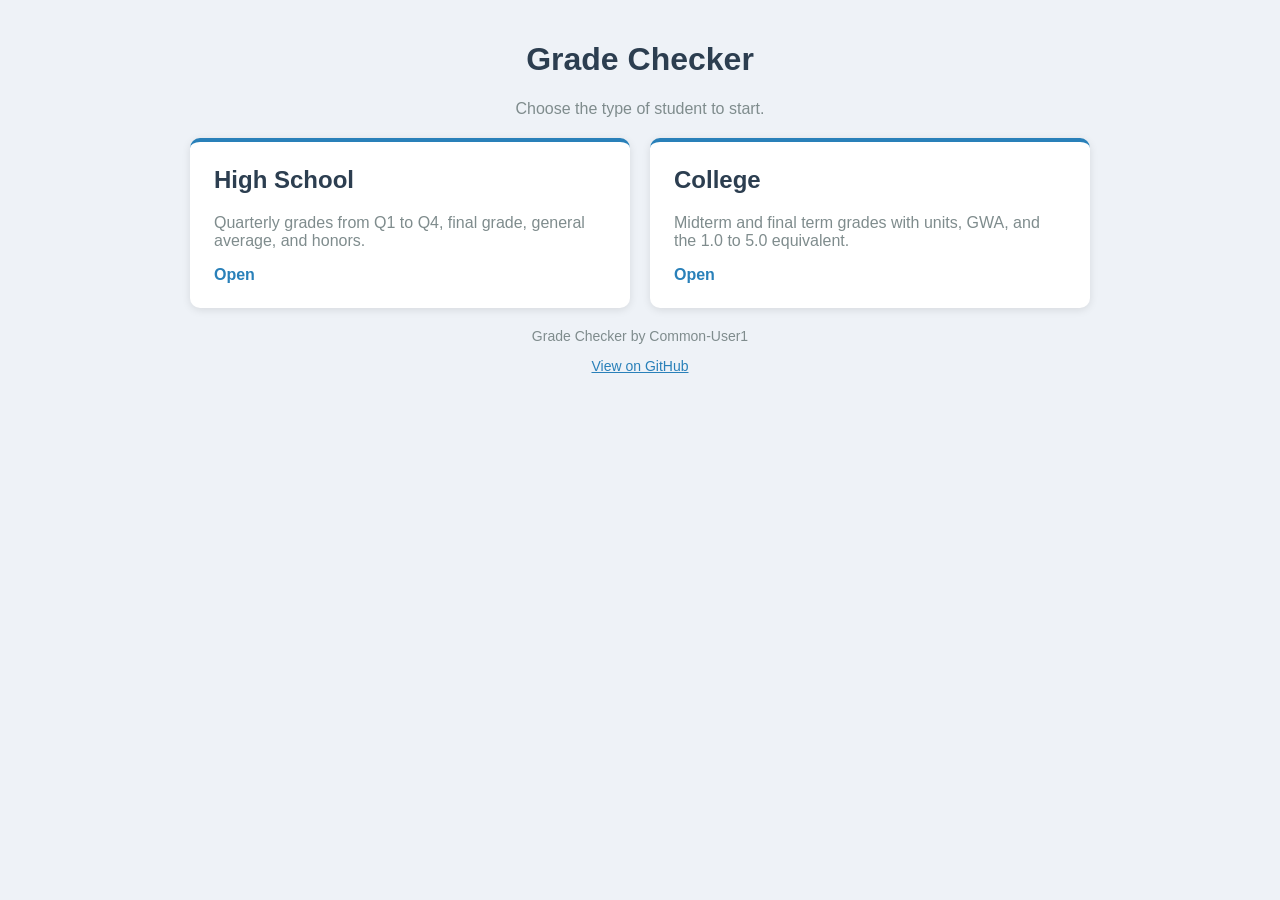
==== index.html @ e20eb844 "Add logo as favicon" ====
<!DOCTYPE html>
<html lang="en">
<head>
  <meta charset="UTF-8">
  <meta name="viewport" content="width=device-width, initial-scale=1.0">
  <meta name="description" content="A grade checker for high school and college students.">
  <title>Grade Checker</title>
  <link rel="stylesheet" href="style.css">
  <link rel="icon" type="image/svg+xml" href="logo.svg">
</head>
<body>
  <div class="container">

    <header>
      <h1>Grade Checker</h1>
      <p class="subtitle">Choose the type of student to start.</p>
    </header>

    <main class="choices">
      <a class="choice-card" href="highschool.html">
        <h2>High School</h2>
        <p>Quarterly grades from Q1 to Q4, final grade, general average, and honors.</p>
        <span class="choice-link">Open</span>
      </a>

      <a class="choice-card" href="college.html">
        <h2>College</h2>
        <p>Midterm and final term grades with units, GWA, and the 1.0 to 5.0 equivalent.</p>
        <span class="choice-link">Open</span>
      </a>
    </main>

    <footer>
      <p>Grade Checker by Common-User1</p>
      <p><a href="https://github.com/Common-User1/Grade-checker" target="_blank" rel="noopener">View on GitHub</a></p>
    </footer>

  </div>
</body>
</html>
---- style.css ----
:root {
  --bg: #eef2f7;
  --card-bg: #ffffff;
  --text: #2c3e50;
  --text-muted: #7f8c8d;
  --border: #ccd3da;
  --input-bg: #ffffff;
  --primary: #2980b9;
  --primary-hover: #1f6391;
  --shadow: rgba(0, 0, 0, 0.1);
  --summary-bg: #f5f8fb;
  --table-head-bg: #2c3e50;
  --table-head-hover: #3d566e;
  --row-border: #e1e6eb;
  --row-hover: #f5f8fb;
  --passed-text: #1e8449;
  --passed-bg: #eafaf1;
  --failed-text: #922b21;
  --failed-bg: #fdedec;
  --badge-passed-bg: #d5f5e3;
  --badge-failed-bg: #fadbd8;
}

body {
  font-family: "Segoe UI", Arial, sans-serif;
  background-color: var(--bg);
  color: var(--text);
  margin: 0;
  padding: 20px;
}

h1 {
  color: var(--text);
}

#result {
  margin-top: 20px;
  padding: 10px;
  font-size: 18px;
}

.container {
  max-width: 900px;
  margin: 0 auto;
}

header {
  text-align: center;
  margin-bottom: 20px;
}

.subtitle {
  color: var(--text-muted);
  margin-top: 0;
}

.card {
  background-color: var(--card-bg);
  padding: 20px;
  margin-bottom: 20px;
  border-radius: 10px;
  box-shadow: 0 2px 8px var(--shadow);
}

.card h2 {
  margin-top: 0;
  font-size: 20px;
}

input {
  padding: 8px;
  font-size: 16px;
  border: 1px solid var(--border);
  border-radius: 6px;
  background-color: var(--input-bg);
  color: var(--text);
}

button {
  padding: 8px 16px;
  font-size: 16px;
  background-color: var(--primary);
  color: white;
  border: none;
  border-radius: 6px;
  cursor: pointer;
}

button:hover {
  background-color: var(--primary-hover);
}

#clearBtn {
  background-color: #7f8c8d;
}

.passed {
  color: var(--passed-text);
  background-color: var(--passed-bg);
  border-left: 5px solid #27ae60;
}

.failed {
  color: var(--failed-text);
  background-color: var(--failed-bg);
  border-left: 5px solid #c0392b;
}

label {
  display: block;
  font-weight: bold;
  margin-bottom: 6px;
}

#studentName {
  width: 100%;
  box-sizing: border-box;
}

.subject-row {
  display: flex;
  gap: 8px;
  margin-bottom: 8px;
}

.subject-row input {
  min-width: 0;
}

.subject-name {
  flex: 2;
}

.subject-grade {
  flex: 1;
}

.subject-units {
  flex: 1;
}

.subject-midterm,
.subject-final {
  flex: 1;
}

.remove-btn {
  background-color: #e74c3c;
  padding: 6px 12px;
}

.remove-btn:hover {
  background-color: #c0392b;
}

#addSubjectBtn {
  background-color: #16a085;
  margin-top: 4px;
}

.actions {
  margin-top: 20px;
}

.actions button {
  margin-right: 8px;
  margin-bottom: 8px;
}

.filter-bar {
  display: flex;
  gap: 8px;
  margin-bottom: 16px;
}

#searchBox {
  flex: 1;
  min-width: 0;
}

#filterSelect {
  padding: 8px;
  font-size: 16px;
  border: 1px solid var(--border);
  border-radius: 6px;
  background-color: var(--input-bg);
  color: var(--text);
}

.empty-message {
  text-align: center;
  color: var(--text-muted);
}

.summary {
  display: grid;
  grid-template-columns: repeat(auto-fit, minmax(130px, 1fr));
  gap: 12px;
  margin-bottom: 20px;
}

.summary-box {
  background-color: var(--summary-bg);
  border-radius: 8px;
  padding: 14px;
  text-align: center;
  border-top: 4px solid #2980b9;
}

.summary-box:nth-child(3) {
  border-top-color: #27ae60;
}

.summary-box:nth-child(4) {
  border-top-color: #c0392b;
}

.summary-number {
  display: block;
  font-size: 24px;
  font-weight: bold;
  color: var(--text);
  overflow-wrap: anywhere;
}

.summary-label {
  display: block;
  font-size: 14px;
  color: var(--text-muted);
  margin-top: 4px;
}

.table-wrap {
  overflow-x: auto;
}

table {
  width: 100%;
  border-collapse: collapse;
  margin-bottom: 16px;
}

th {
  background-color: var(--table-head-bg);
  color: white;
  text-align: left;
  padding: 10px;
}

th.sortable {
  cursor: pointer;
  user-select: none;
}

th.sortable:hover {
  background-color: var(--table-head-hover);
}

td {
  padding: 10px;
  border-bottom: 1px solid var(--row-border);
}

tr:hover td {
  background-color: var(--row-hover);
}

.edit-btn {
  background-color: #f39c12;
  padding: 6px 12px;
  font-size: 14px;
}

.edit-btn:hover {
  background-color: #d68910;
}

.delete-btn {
  background-color: #e74c3c;
  padding: 6px 12px;
  font-size: 14px;
}

.delete-btn:hover {
  background-color: #c0392b;
}

#clearStudentsBtn {
  background-color: #7f8c8d;
}

.hidden {
  display: none;
}

#cancelEditBtn {
  background-color: #e67e22;
}

.badge {
  display: inline-block;
  padding: 4px 10px;
  border-radius: 12px;
  font-size: 14px;
  font-weight: bold;
}

.badge-passed {
  background-color: var(--badge-passed-bg);
  color: var(--passed-text);
}

.badge-failed {
  background-color: var(--badge-failed-bg);
  color: var(--failed-text);
}

footer {
  text-align: center;
  color: var(--text-muted);
  font-size: 14px;
  margin-top: 10px;
}

footer a {
  color: var(--primary);
}

.choices {
  display: grid;
  grid-template-columns: repeat(auto-fit, minmax(260px, 1fr));
  gap: 20px;
  margin-bottom: 20px;
}

.choice-card {
  display: block;
  background-color: var(--card-bg);
  padding: 24px;
  border-radius: 10px;
  box-shadow: 0 2px 8px var(--shadow);
  border-top: 4px solid var(--primary);
  color: var(--text);
  text-decoration: none;
}

.choice-card:hover {
  box-shadow: 0 4px 14px var(--shadow);
}

.choice-card h2 {
  margin-top: 0;
}

.choice-card p {
  color: var(--text-muted);
}

.choice-link {
  color: var(--primary);
  font-weight: bold;
}
.theme-btn {
  background-color: #34495e;
  margin-top: 8px;
}

.back-link {
  display: inline-block;
  margin-bottom: 8px;
  color: var(--primary);
  text-decoration: none;
  font-size: 14px;
}

.back-link:hover {
  text-decoration: underline;
}

.field {
  margin-bottom: 16px;
}

select {
  padding: 8px;
  font-size: 16px;
  border: 1px solid var(--border);
  border-radius: 6px;
  background-color: var(--input-bg);
  color: var(--text);
}

@media (max-width: 600px) {
  body {
    padding: 10px;
  }

  .subject-row {
    flex-wrap: wrap;
  }

  .subject-name {
    flex: 1 1 100%;
  }

  .actions button,
  #addSubjectBtn {
    width: 100%;
    margin-right: 0;
  }
}

[data-theme="dark"] {
  color-scheme: dark;
  --bg: #121820;
  --card-bg: #1c2530;
  --text: #e6edf3;
  --text-muted: #9aa7b4;
  --border: #3a4756;
  --input-bg: #243040;
  --primary: #3498db;
  --primary-hover: #2a7fb8;
  --shadow: rgba(0, 0, 0, 0.5);
  --summary-bg: #243040;
  --table-head-bg: #0f151c;
  --table-head-hover: #2a3645;
  --row-border: #2f3b49;
  --row-hover: #243040;
  --passed-text: #58d68d;
  --passed-bg: #16301f;
  --failed-text: #f1948a;
  --failed-bg: #3a1a1a;
  --badge-passed-bg: #1d4a2e;
  --badge-failed-bg: #4a1f1f;
}

.quarter {
  flex: 1;
}
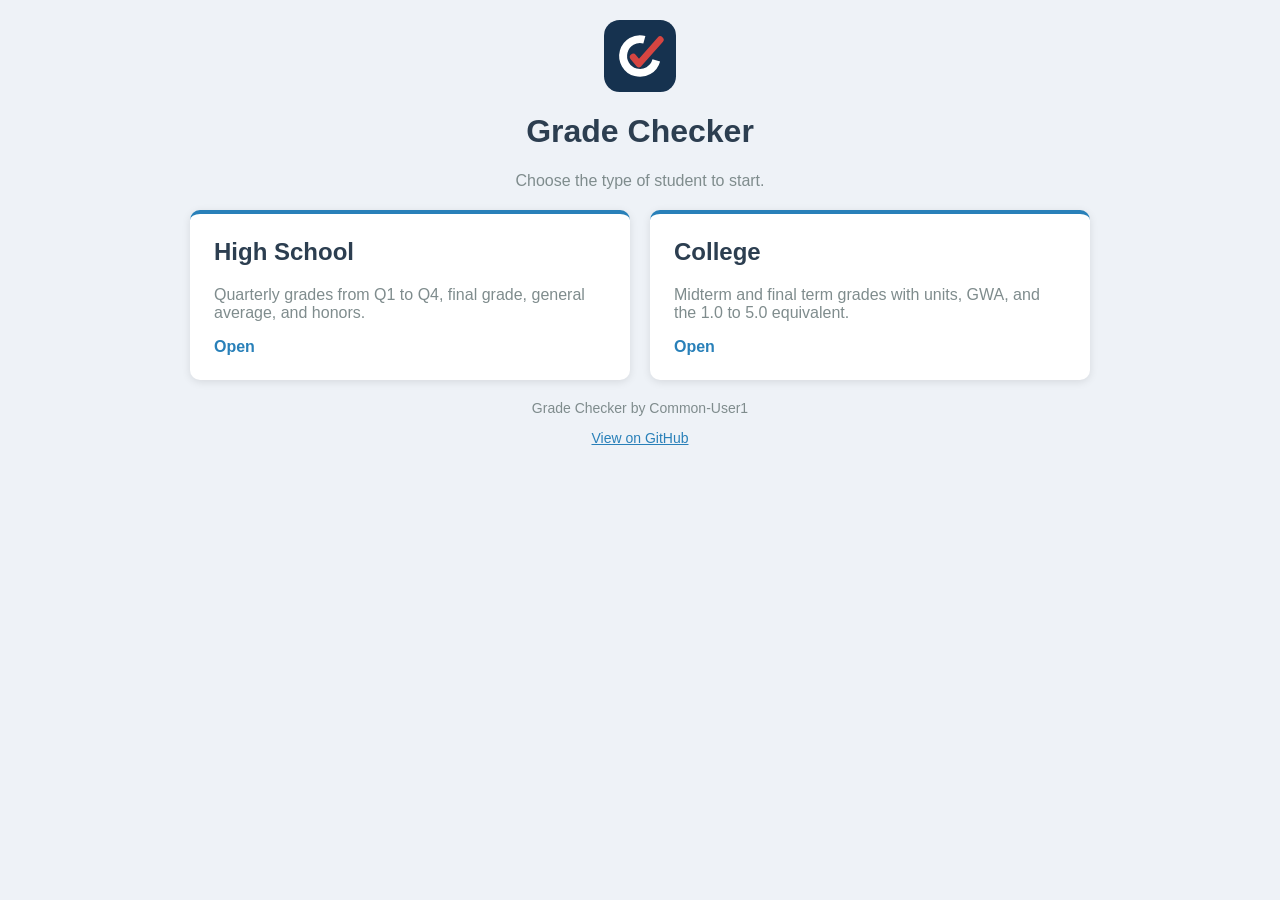
==== commit 5bce9f0d: "Add logo to dashboard header" ====
--- a/index.html
+++ b/index.html
@@ -12,6 +12,7 @@
   <div class="container">
 
     <header>
+      <img src="logo.svg" alt="Grade Checker logo" class="logo">
       <h1>Grade Checker</h1>
       <p class="subtitle">Choose the type of student to start.</p>
     </header>
--- a/style.css
+++ b/style.css
@@ -388,6 +388,18 @@
   border-radius: 6px;
   background-color: var(--input-bg);
   color: var(--text);
+}
+
+.logo {
+  display: block;
+  width: 72px;
+  height: 72px;
+  margin: 0 auto 12px;
+}
+
+.logo-small {
+  width: 44px;
+  height: 44px;
 }
 
 @media (max-width: 600px) {
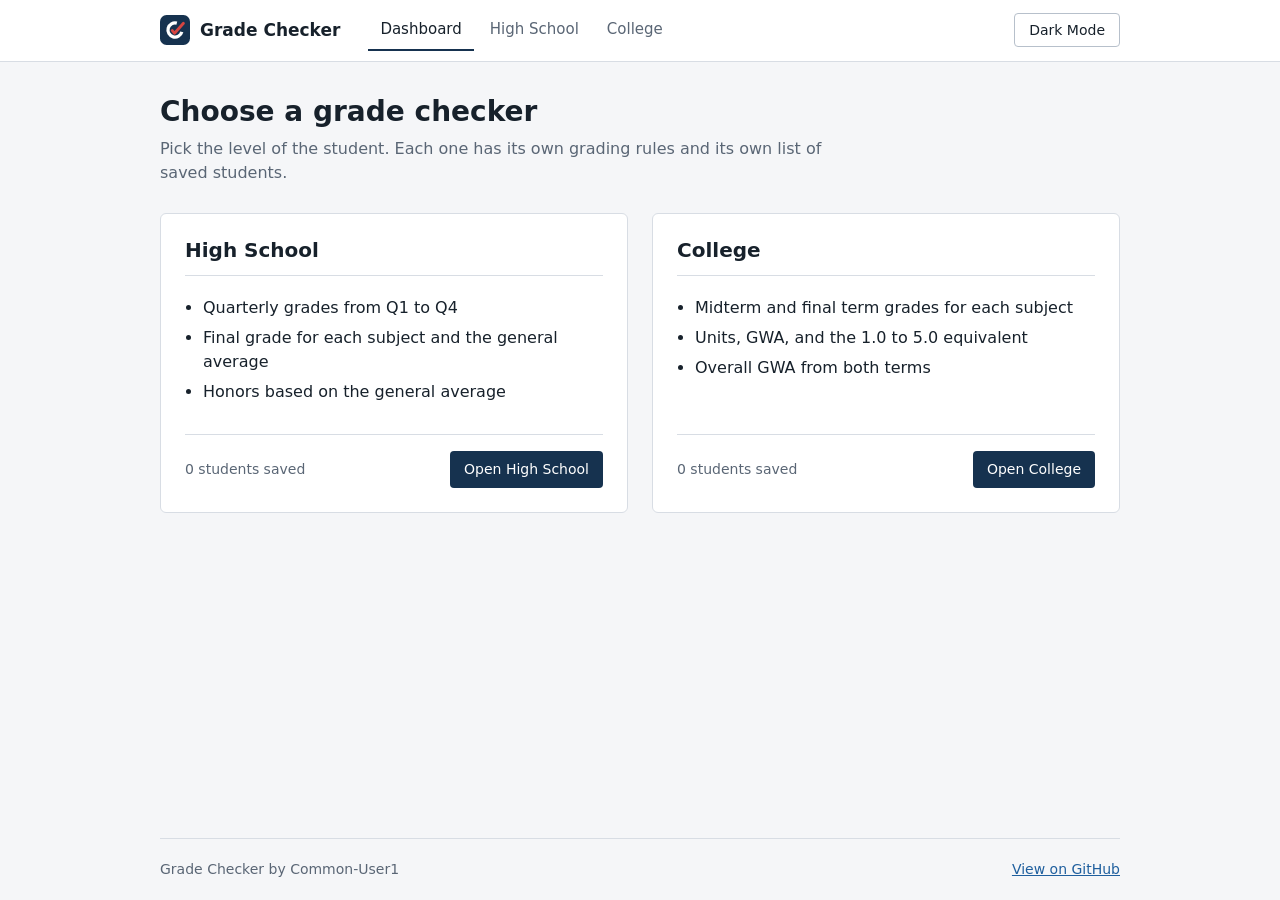
==== commit 0708a1ef: "Redesign pages with new layout and shared dark mode" ====
--- a/index.html
+++ b/index.html
@@ -5,37 +5,70 @@
   <meta name="viewport" content="width=device-width, initial-scale=1.0">
   <meta name="description" content="A grade checker for high school and college students.">
   <title>Grade Checker</title>
+  <link rel="icon" type="image/svg+xml" href="logo.svg">
   <link rel="stylesheet" href="style.css">
-  <link rel="icon" type="image/svg+xml" href="logo.svg">
+  <script src="theme.js"></script>
 </head>
-<body>
-  <div class="container">
+<body class="page-home">
+  <header class="topbar">
+    <div class="topbar-inner">
+      <a class="brand" href="index.html">
+        <img src="logo.svg" alt="" class="brand-logo">
+        <span>Grade Checker</span>
+      </a>
+      <nav class="nav">
+        <a href="index.html" aria-current="page">Dashboard</a>
+        <a href="highschool.html">High School</a>
+        <a href="college.html">College</a>
+      </nav>
+      <button id="themeBtn" class="theme-btn" type="button">Dark Mode</button>
+    </div>
+  </header>
 
-    <header>
-      <img src="logo.svg" alt="Grade Checker logo" class="logo">
-      <h1>Grade Checker</h1>
-      <p class="subtitle">Choose the type of student to start.</p>
-    </header>
+  <main class="container">
 
-    <main class="choices">
-      <a class="choice-card" href="highschool.html">
+    <div class="page-head">
+      <h1>Choose a grade checker</h1>
+      <p>Pick the level of the student. Each one has its own grading rules and its own list of saved students.</p>
+    </div>
+
+    <div class="choices">
+
+      <section class="card choice">
         <h2>High School</h2>
-        <p>Quarterly grades from Q1 to Q4, final grade, general average, and honors.</p>
-        <span class="choice-link">Open</span>
-      </a>
+        <ul>
+          <li>Quarterly grades from Q1 to Q4</li>
+          <li>Final grade for each subject and the general average</li>
+          <li>Honors based on the general average</li>
+        </ul>
+        <div class="choice-meta">
+          <span class="saved-count" id="hsCount"></span>
+          <a class="button-link" href="highschool.html">Open High School</a>
+        </div>
+      </section>
 
-      <a class="choice-card" href="college.html">
+      <section class="card choice">
         <h2>College</h2>
-        <p>Midterm and final term grades with units, GWA, and the 1.0 to 5.0 equivalent.</p>
-        <span class="choice-link">Open</span>
-      </a>
-    </main>
+        <ul>
+          <li>Midterm and final term grades for each subject</li>
+          <li>Units, GWA, and the 1.0 to 5.0 equivalent</li>
+          <li>Overall GWA from both terms</li>
+        </ul>
+        <div class="choice-meta">
+          <span class="saved-count" id="collegeCount"></span>
+          <a class="button-link" href="college.html">Open College</a>
+        </div>
+      </section>
 
-    <footer>
-      <p>Grade Checker by Common-User1</p>
-      <p><a href="https://github.com/Common-User1/Grade-checker" target="_blank" rel="noopener">View on GitHub</a></p>
-    </footer>
+    </div>
 
-  </div>
+  </main>
+
+  <footer class="footer">
+    <span>Grade Checker by Common-User1</span>
+    <a href="https://github.com/Common-User1/Grade-checker" target="_blank" rel="noopener">View on GitHub</a>
+  </footer>
+
+  <script src="dashboard.js"></script>
 </body>
 </html>
--- a/style.css
+++ b/style.css
@@ -1,250 +1,482 @@
+/* Grade Checker styles */
+
+/* ---------- Colors ---------- */
 :root {
-  --bg: #eef2f7;
-  --card-bg: #ffffff;
-  --text: #2c3e50;
-  --text-muted: #7f8c8d;
-  --border: #ccd3da;
+  --font: "IBM Plex Sans", "Segoe UI", system-ui, -apple-system, Arial, sans-serif;
+
+  --bg: #f5f6f8;
+  --panel: #ffffff;
+  --text: #17212b;
+  --text-muted: #5a6675;
+  --border: #d8dde4;
+  --border-strong: #b7c0cb;
   --input-bg: #ffffff;
-  --primary: #2980b9;
-  --primary-hover: #1f6391;
-  --shadow: rgba(0, 0, 0, 0.1);
-  --summary-bg: #f5f8fb;
-  --table-head-bg: #2c3e50;
-  --table-head-hover: #3d566e;
-  --row-border: #e1e6eb;
-  --row-hover: #f5f8fb;
-  --passed-text: #1e8449;
-  --passed-bg: #eafaf1;
-  --failed-text: #922b21;
-  --failed-bg: #fdedec;
-  --badge-passed-bg: #d5f5e3;
-  --badge-failed-bg: #fadbd8;
+  --table-head: #eef1f5;
+  --row-hover: #f6f8fa;
+  --row-border: #e4e8ee;
+
+  --primary: #16324f;
+  --on-primary: #ffffff;
+  --primary-hover: #0f2438;
+  --link: #1f5f9e;
+  --focus: #3b82c4;
+
+  --pass: #1b7a47;
+  --pass-bg: #e8f5ed;
+  --fail: #b3322f;
+  --fail-bg: #fbeceb;
+}
+
+[data-theme="dark"] {
+  color-scheme: dark;
+
+  --bg: #0e141b;
+  --panel: #161e27;
+  --text: #e6ebf1;
+  --text-muted: #97a3b2;
+  --border: #2a3644;
+  --border-strong: #425265;
+  --input-bg: #1c2631;
+  --table-head: #1c2631;
+  --row-hover: #1a2430;
+  --row-border: #243040;
+
+  --primary: #6aa7e0;
+  --on-primary: #0b1620;
+  --primary-hover: #8abbea;
+  --link: #7db4e8;
+  --focus: #7db4e8;
+
+  --pass: #5fcf8e;
+  --pass-bg: #14301f;
+  --fail: #f08a85;
+  --fail-bg: #35191a;
+}
+
+/* ---------- Base ---------- */
+* {
+  box-sizing: border-box;
 }
 
 body {
-  font-family: "Segoe UI", Arial, sans-serif;
+  min-height: 100vh;
+  margin: 0;
+  display: flex;
+  flex-direction: column;
+  font-family: var(--font);
+  font-size: 16px;
+  line-height: 1.5;
   background-color: var(--bg);
   color: var(--text);
+}
+
+h1,
+h2,
+h3 {
   margin: 0;
-  padding: 20px;
+  font-weight: 600;
+  line-height: 1.25;
 }
 
 h1 {
+  font-size: 28px;
+}
+
+h2 {
+  font-size: 20px;
+}
+
+h3 {
+  font-size: 16px;
+}
+
+a {
+  color: var(--link);
+}
+
+body.page-hs {
+  --cols: 2fr repeat(4, 1fr) 40px;
+  --cols-phone: repeat(4, 1fr) 40px;
+}
+
+body.page-college {
+  --cols: 2fr repeat(3, 1fr) 40px;
+  --cols-phone: repeat(3, 1fr) 40px;
+}
+
+/* ---------- Top bar ---------- */
+.topbar {
+  background-color: var(--panel);
+  border-bottom: 1px solid var(--border);
+}
+
+.topbar-inner {
+  max-width: 1000px;
+  margin: 0 auto;
+  padding: 10px 20px;
+  display: flex;
+  align-items: center;
+  gap: 28px;
+}
+
+.brand {
+  display: flex;
+  align-items: center;
+  gap: 10px;
   color: var(--text);
-}
-
-#result {
-  margin-top: 20px;
-  padding: 10px;
-  font-size: 18px;
-}
-
+  font-size: 17px;
+  font-weight: 600;
+  text-decoration: none;
+}
+
+.brand-logo {
+  display: block;
+  width: 30px;
+  height: 30px;
+}
+
+.nav {
+  display: flex;
+  gap: 4px;
+}
+
+.nav a {
+  padding: 8px 12px;
+  border-bottom: 2px solid transparent;
+  color: var(--text-muted);
+  font-size: 15px;
+  text-decoration: none;
+}
+
+.nav a:hover {
+  color: var(--text);
+}
+
+.nav a[aria-current="page"] {
+  color: var(--text);
+  border-bottom-color: var(--primary);
+}
+
+.theme-btn {
+  margin-left: auto;
+}
+
+/* ---------- Page layout ---------- */
 .container {
-  max-width: 900px;
+  width: 100%;
+  max-width: 1000px;
+  flex: 1 0 auto;
   margin: 0 auto;
-}
-
-header {
-  text-align: center;
-  margin-bottom: 20px;
-}
-
-.subtitle {
-  color: var(--text-muted);
-  margin-top: 0;
+  padding: 32px 20px 40px;
+}
+
+.page-head {
+  margin-bottom: 28px;
+}
+
+.page-head p {
+  max-width: 70ch;
+  margin: 8px 0 0;
+  color: var(--text-muted);
 }
 
 .card {
-  background-color: var(--card-bg);
-  padding: 20px;
-  margin-bottom: 20px;
-  border-radius: 10px;
-  box-shadow: 0 2px 8px var(--shadow);
-}
-
-.card h2 {
-  margin-top: 0;
-  font-size: 20px;
-}
-
-input {
-  padding: 8px;
-  font-size: 16px;
+  margin-bottom: 24px;
+  padding: 24px;
+  background-color: var(--panel);
   border: 1px solid var(--border);
   border-radius: 6px;
-  background-color: var(--input-bg);
-  color: var(--text);
-}
-
-button {
-  padding: 8px 16px;
-  font-size: 16px;
-  background-color: var(--primary);
-  color: white;
-  border: none;
-  border-radius: 6px;
-  cursor: pointer;
-}
-
-button:hover {
-  background-color: var(--primary-hover);
-}
-
-#clearBtn {
-  background-color: #7f8c8d;
-}
-
-.passed {
-  color: var(--passed-text);
-  background-color: var(--passed-bg);
-  border-left: 5px solid #27ae60;
-}
-
-.failed {
-  color: var(--failed-text);
-  background-color: var(--failed-bg);
-  border-left: 5px solid #c0392b;
-}
-
+}
+
+.card > h2 {
+  margin-bottom: 20px;
+  padding-bottom: 12px;
+  border-bottom: 1px solid var(--border);
+}
+
+.card h3 {
+  margin: 24px 0 10px;
+}
+
+.footer {
+  width: min(960px, calc(100% - 40px));
+  margin: 0 auto;
+  padding: 20px 0;
+  display: flex;
+  flex-wrap: wrap;
+  justify-content: space-between;
+  gap: 8px;
+  border-top: 1px solid var(--border);
+  color: var(--text-muted);
+  font-size: 14px;
+}
+
+/* ---------- Forms ---------- */
 label {
   display: block;
-  font-weight: bold;
   margin-bottom: 6px;
+  font-size: 14px;
+  font-weight: 500;
+}
+
+.field {
+  margin-bottom: 18px;
+}
+
+input,
+select {
+  padding: 8px 10px;
+  font-family: inherit;
+  font-size: 15px;
+  color: var(--text);
+  background-color: var(--input-bg);
+  border: 1px solid var(--border-strong);
+  border-radius: 4px;
+}
+
+input::placeholder {
+  color: var(--text-muted);
+  opacity: 0.8;
+}
+
+input[type="number"] {
+  appearance: textfield;
+  -moz-appearance: textfield;
+}
+
+input[type="number"]::-webkit-inner-spin-button,
+input[type="number"]::-webkit-outer-spin-button {
+  -webkit-appearance: none;
+  margin: 0;
 }
 
 #studentName {
   width: 100%;
-  box-sizing: border-box;
-}
-
+  max-width: 420px;
+}
+
+#gradeLevel {
+  min-width: 160px;
+}
+
+input:focus-visible,
+select:focus-visible,
+button:focus-visible,
+a:focus-visible {
+  outline: 2px solid var(--focus);
+  outline-offset: 2px;
+}
+
+/* ---------- Subject rows ---------- */
+.subject-head,
 .subject-row {
-  display: flex;
+  display: grid;
+  grid-template-columns: var(--cols);
   gap: 8px;
+  align-items: center;
+}
+
+.subject-head {
+  margin-bottom: 6px;
+  color: var(--text-muted);
+  font-size: 13px;
+  font-weight: 500;
+}
+
+.subject-row {
   margin-bottom: 8px;
 }
 
 .subject-row input {
+  width: 100%;
   min-width: 0;
 }
 
-.subject-name {
-  flex: 2;
-}
-
-.subject-grade {
-  flex: 1;
-}
-
-.subject-units {
-  flex: 1;
-}
-
-.subject-midterm,
-.subject-final {
-  flex: 1;
+/* ---------- Buttons ---------- */
+button {
+  padding: 8px 14px;
+  font-family: inherit;
+  font-size: 14px;
+  font-weight: 500;
+  color: var(--text);
+  background-color: transparent;
+  border: 1px solid var(--border-strong);
+  border-radius: 4px;
+  cursor: pointer;
+}
+
+button:hover {
+  background-color: var(--row-hover);
+}
+
+#checkBtn {
+  color: var(--on-primary);
+  background-color: var(--primary);
+  border-color: var(--primary);
+}
+
+#checkBtn:hover {
+  background-color: var(--primary-hover);
+  border-color: var(--primary-hover);
+}
+
+#saveBtn {
+  color: var(--link);
+  border-color: var(--link);
+}
+
+#addSubjectBtn {
+  margin-top: 4px;
+  border-style: dashed;
 }
 
 .remove-btn {
-  background-color: #e74c3c;
-  padding: 6px 12px;
-}
-
-.remove-btn:hover {
-  background-color: #c0392b;
-}
-
-#addSubjectBtn {
-  background-color: #16a085;
-  margin-top: 4px;
+  width: 40px;
+  padding: 8px 0;
+}
+
+.remove-btn,
+.delete-btn,
+#clearStudentsBtn {
+  color: var(--fail);
+}
+
+.remove-btn:hover,
+.delete-btn:hover,
+#clearStudentsBtn:hover {
+  background-color: var(--fail-bg);
+}
+
+.edit-btn,
+.delete-btn {
+  padding: 4px 10px;
+  font-size: 13px;
 }
 
 .actions {
-  margin-top: 20px;
-}
-
-.actions button {
-  margin-right: 8px;
-  margin-bottom: 8px;
-}
-
+  margin-top: 24px;
+  display: flex;
+  flex-wrap: wrap;
+  gap: 8px;
+}
+
+.hidden {
+  display: none;
+}
+
+.button-link {
+  display: inline-block;
+  padding: 8px 14px;
+  color: var(--on-primary);
+  background-color: var(--primary);
+  border-radius: 4px;
+  font-size: 14px;
+  font-weight: 500;
+  text-decoration: none;
+}
+
+.button-link:hover {
+  background-color: var(--primary-hover);
+}
+
+/* ---------- Result ---------- */
+#result {
+  margin-top: 24px;
+  padding: 14px 16px;
+  border: 1px solid var(--border);
+  border-left-width: 4px;
+  border-radius: 4px;
+  line-height: 1.7;
+}
+
+#result:empty {
+  display: none;
+}
+
+#result.passed {
+  background-color: var(--pass-bg);
+  border-color: var(--pass);
+}
+
+#result.failed {
+  background-color: var(--fail-bg);
+  border-color: var(--fail);
+}
+
+/* ---------- Summary ---------- */
+.summary {
+  display: grid;
+  grid-template-columns: repeat(auto-fit, minmax(140px, 1fr));
+  gap: 1px;
+  margin-bottom: 20px;
+  background-color: var(--border);
+  border: 1px solid var(--border);
+  border-radius: 6px;
+  overflow: hidden;
+}
+
+.summary-box {
+  padding: 14px 16px;
+  display: flex;
+  flex-direction: column;
+  background-color: var(--panel);
+}
+
+.summary-label {
+  order: -1;
+  color: var(--text-muted);
+  font-size: 13px;
+}
+
+.summary-number {
+  font-size: 22px;
+  font-weight: 600;
+  overflow-wrap: anywhere;
+  font-variant-numeric: tabular-nums;
+}
+
+.summary-box:nth-child(3) .summary-number {
+  color: var(--pass);
+}
+
+.summary-box:nth-child(4) .summary-number {
+  color: var(--fail);
+}
+
+/* ---------- Search and filter ---------- */
 .filter-bar {
   display: flex;
+  flex-wrap: wrap;
   gap: 8px;
   margin-bottom: 16px;
 }
 
 #searchBox {
-  flex: 1;
-  min-width: 0;
-}
-
-#filterSelect {
-  padding: 8px;
-  font-size: 16px;
+  flex: 1 1 220px;
+}
+
+/* ---------- Table ---------- */
+.table-wrap {
+  margin-bottom: 16px;
+  overflow-x: auto;
   border: 1px solid var(--border);
   border-radius: 6px;
-  background-color: var(--input-bg);
-  color: var(--text);
-}
-
-.empty-message {
-  text-align: center;
-  color: var(--text-muted);
-}
-
-.summary {
-  display: grid;
-  grid-template-columns: repeat(auto-fit, minmax(130px, 1fr));
-  gap: 12px;
-  margin-bottom: 20px;
-}
-
-.summary-box {
-  background-color: var(--summary-bg);
-  border-radius: 8px;
-  padding: 14px;
-  text-align: center;
-  border-top: 4px solid #2980b9;
-}
-
-.summary-box:nth-child(3) {
-  border-top-color: #27ae60;
-}
-
-.summary-box:nth-child(4) {
-  border-top-color: #c0392b;
-}
-
-.summary-number {
-  display: block;
-  font-size: 24px;
-  font-weight: bold;
-  color: var(--text);
-  overflow-wrap: anywhere;
-}
-
-.summary-label {
-  display: block;
-  font-size: 14px;
-  color: var(--text-muted);
-  margin-top: 4px;
-}
-
-.table-wrap {
-  overflow-x: auto;
 }
 
 table {
   width: 100%;
   border-collapse: collapse;
-  margin-bottom: 16px;
+  font-size: 14px;
+  font-variant-numeric: tabular-nums;
 }
 
 th {
-  background-color: var(--table-head-bg);
-  color: white;
+  padding: 10px 12px;
   text-align: left;
-  padding: 10px;
+  font-weight: 600;
+  white-space: nowrap;
+  background-color: var(--table-head);
+  border-bottom: 1px solid var(--border-strong);
 }
 
 th.sortable {
@@ -253,199 +485,164 @@
 }
 
 th.sortable:hover {
-  background-color: var(--table-head-hover);
+  color: var(--link);
+}
+
+.arrow {
+  margin-left: 2px;
+  color: var(--text-muted);
+  font-size: 11px;
 }
 
 td {
-  padding: 10px;
+  padding: 10px 12px;
+  vertical-align: top;
   border-bottom: 1px solid var(--row-border);
 }
 
-tr:hover td {
+tbody tr:last-child td {
+  border-bottom: none;
+}
+
+tbody tr:hover td {
   background-color: var(--row-hover);
 }
 
-.edit-btn {
-  background-color: #f39c12;
-  padding: 6px 12px;
-  font-size: 14px;
-}
-
-.edit-btn:hover {
-  background-color: #d68910;
-}
-
-.delete-btn {
-  background-color: #e74c3c;
-  padding: 6px 12px;
-  font-size: 14px;
-}
-
-.delete-btn:hover {
-  background-color: #c0392b;
-}
-
-#clearStudentsBtn {
-  background-color: #7f8c8d;
-}
-
-.hidden {
-  display: none;
-}
-
-#cancelEditBtn {
-  background-color: #e67e22;
+td:last-child {
+  white-space: nowrap;
+}
+
+.page-college td:nth-child(3),
+.page-college td:nth-child(4),
+.page-college td:nth-child(5) {
+  white-space: nowrap;
+}
+
+.empty-message {
+  padding: 28px 12px;
+  text-align: center;
+  color: var(--text-muted);
 }
 
 .badge {
   display: inline-block;
-  padding: 4px 10px;
-  border-radius: 12px;
-  font-size: 14px;
-  font-weight: bold;
+  padding: 2px 8px;
+  border-radius: 3px;
+  font-size: 13px;
+  font-weight: 500;
 }
 
 .badge-passed {
-  background-color: var(--badge-passed-bg);
-  color: var(--passed-text);
+  color: var(--pass);
+  background-color: var(--pass-bg);
 }
 
 .badge-failed {
-  background-color: var(--badge-failed-bg);
-  color: var(--failed-text);
-}
-
-footer {
-  text-align: center;
-  color: var(--text-muted);
-  font-size: 14px;
-  margin-top: 10px;
-}
-
-footer a {
-  color: var(--primary);
-}
-
+  color: var(--fail);
+  background-color: var(--fail-bg);
+}
+
+/* ---------- Dashboard ---------- */
 .choices {
   display: grid;
-  grid-template-columns: repeat(auto-fit, minmax(260px, 1fr));
-  gap: 20px;
-  margin-bottom: 20px;
-}
-
-.choice-card {
-  display: block;
-  background-color: var(--card-bg);
-  padding: 24px;
-  border-radius: 10px;
-  box-shadow: 0 2px 8px var(--shadow);
-  border-top: 4px solid var(--primary);
-  color: var(--text);
-  text-decoration: none;
-}
-
-.choice-card:hover {
-  box-shadow: 0 4px 14px var(--shadow);
-}
-
-.choice-card h2 {
-  margin-top: 0;
-}
-
-.choice-card p {
-  color: var(--text-muted);
-}
-
-.choice-link {
-  color: var(--primary);
-  font-weight: bold;
-}
-.theme-btn {
-  background-color: #34495e;
-  margin-top: 8px;
-}
-
-.back-link {
-  display: inline-block;
-  margin-bottom: 8px;
-  color: var(--primary);
-  text-decoration: none;
+  grid-template-columns: repeat(2, 1fr);
+  gap: 24px;
+}
+
+.choice {
+  margin-bottom: 0;
+  display: flex;
+  flex-direction: column;
+}
+
+.choice ul {
+  margin: 0 0 24px;
+  padding-left: 18px;
+}
+
+.choice li {
+  margin-bottom: 6px;
+}
+
+.choice-meta {
+  margin-top: auto;
+  padding-top: 16px;
+  display: flex;
+  flex-wrap: wrap;
+  align-items: center;
+  justify-content: space-between;
+  gap: 12px;
+  border-top: 1px solid var(--border);
+}
+
+.saved-count {
+  color: var(--text-muted);
   font-size: 14px;
 }
 
-.back-link:hover {
-  text-decoration: underline;
-}
-
-.field {
-  margin-bottom: 16px;
-}
-
-select {
-  padding: 8px;
-  font-size: 16px;
-  border: 1px solid var(--border);
-  border-radius: 6px;
-  background-color: var(--input-bg);
-  color: var(--text);
-}
-
-.logo {
-  display: block;
-  width: 72px;
-  height: 72px;
-  margin: 0 auto 12px;
-}
-
-.logo-small {
-  width: 44px;
-  height: 44px;
-}
-
-@media (max-width: 600px) {
-  body {
-    padding: 10px;
+/* ---------- Phone ---------- */
+@media (max-width: 720px) {
+  .topbar-inner {
+    flex-wrap: wrap;
+    gap: 8px 16px;
+  }
+
+  .nav {
+    order: 3;
+    flex-basis: 100%;
+  }
+
+  .nav a {
+    padding: 8px 10px;
+  }
+
+  .container {
+    padding: 20px 14px 32px;
+  }
+
+  .card {
+    padding: 16px;
+  }
+
+  .choices {
+    grid-template-columns: 1fr;
+  }
+
+  .summary {
+    grid-template-columns: repeat(2, 1fr);
+  }
+
+  .summary-box:last-child:nth-child(odd) {
+    grid-column: 1 / -1;
+  }
+
+  .subject-head {
+    display: none;
   }
 
   .subject-row {
-    flex-wrap: wrap;
-  }
-
-  .subject-name {
+    grid-template-columns: var(--cols-phone);
+    margin-bottom: 16px;
+  }
+
+  .subject-row input {
+    padding: 8px 6px;
+    font-size: 14px;
+  }
+
+  .footer {
+    width: calc(100% - 28px);
+  }
+
+  .filter-bar select {
     flex: 1 1 100%;
   }
 
-  .actions button,
-  #addSubjectBtn {
-    width: 100%;
-    margin-right: 0;
-  }
-}
-
-[data-theme="dark"] {
-  color-scheme: dark;
-  --bg: #121820;
-  --card-bg: #1c2530;
-  --text: #e6edf3;
-  --text-muted: #9aa7b4;
-  --border: #3a4756;
-  --input-bg: #243040;
-  --primary: #3498db;
-  --primary-hover: #2a7fb8;
-  --shadow: rgba(0, 0, 0, 0.5);
-  --summary-bg: #243040;
-  --table-head-bg: #0f151c;
-  --table-head-hover: #2a3645;
-  --row-border: #2f3b49;
-  --row-hover: #243040;
-  --passed-text: #58d68d;
-  --passed-bg: #16301f;
-  --failed-text: #f1948a;
-  --failed-bg: #3a1a1a;
-  --badge-passed-bg: #1d4a2e;
-  --badge-failed-bg: #4a1f1f;
-}
-
-.quarter {
-  flex: 1;
+  .subject-row .subject-name {
+    grid-column: 1 / -1;
+  }
+
+  .actions button {
+    flex: 1 1 auto;
+  }
 }
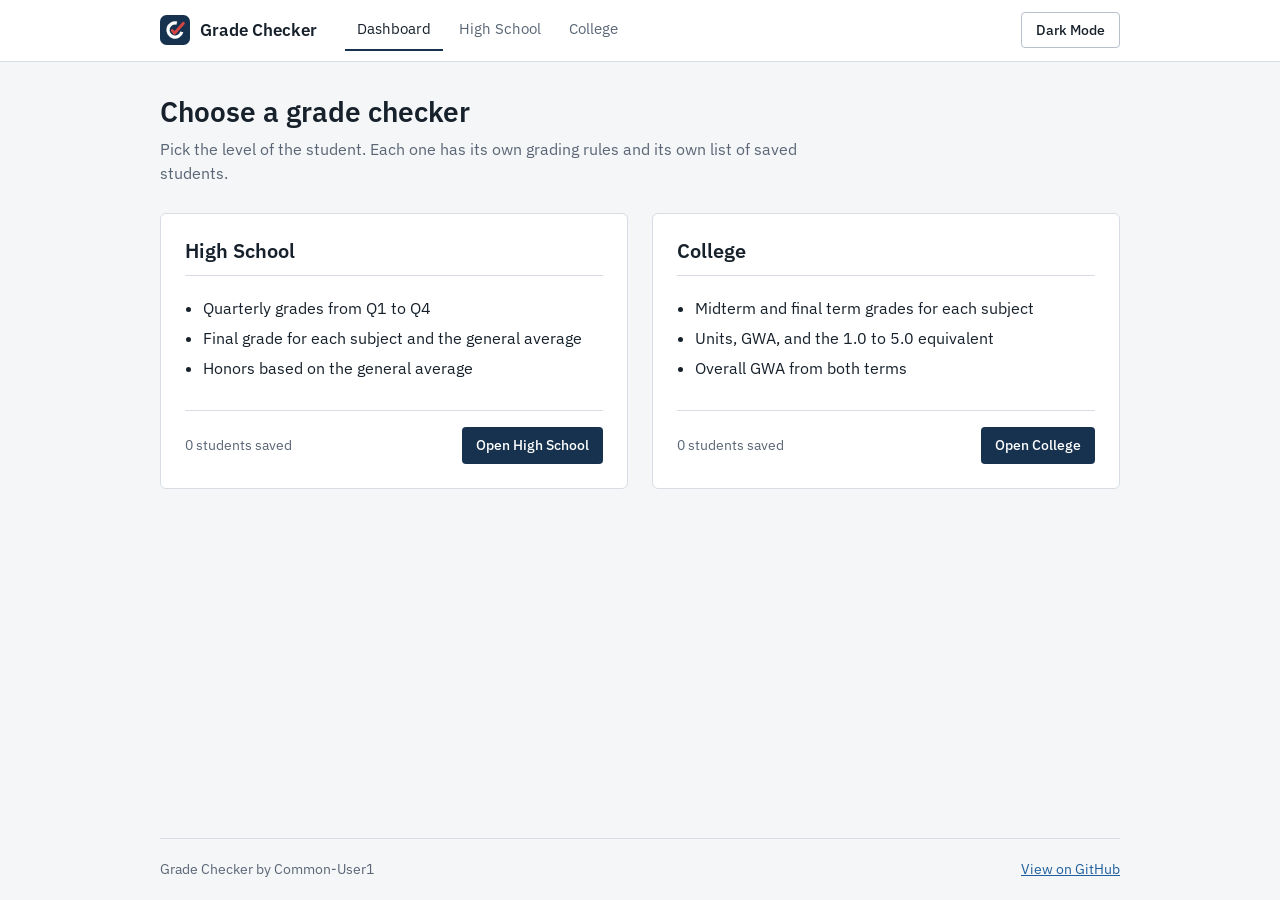
==== commit 9bc1d1ba: "Add IBM Plex Sans font" ====
--- a/index.html
+++ b/index.html
@@ -6,6 +6,9 @@
   <meta name="description" content="A grade checker for high school and college students.">
   <title>Grade Checker</title>
   <link rel="icon" type="image/svg+xml" href="logo.svg">
+  <link rel="preconnect" href="https://fonts.googleapis.com">
+  <link rel="preconnect" href="https://fonts.gstatic.com" crossorigin>
+  <link href="https://fonts.googleapis.com/css2?family=IBM+Plex+Sans:wght@400;500;600&display=swap" rel="stylesheet">
   <link rel="stylesheet" href="style.css">
   <script src="theme.js"></script>
 </head>
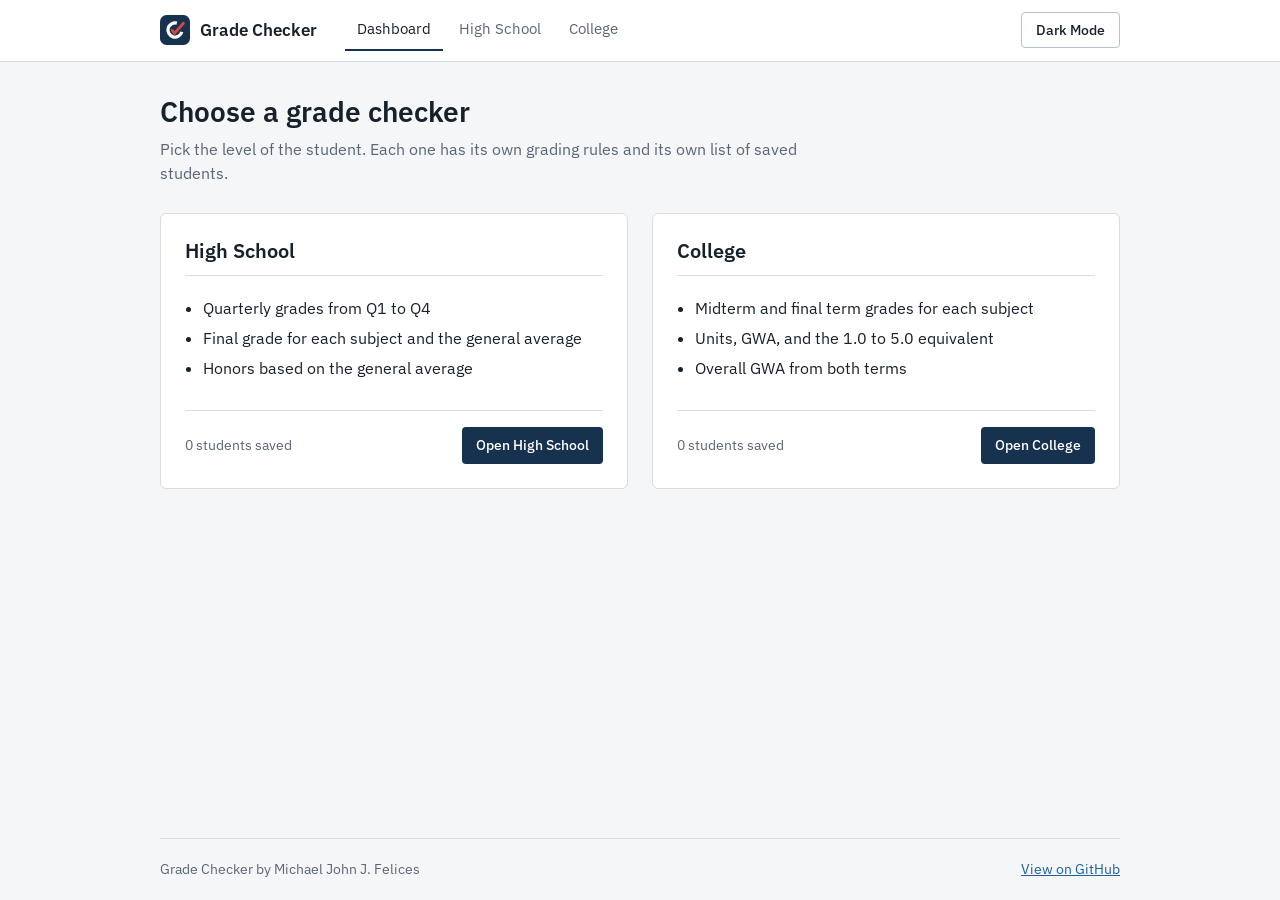
==== commit 0441ba3e: "Changed the three html footer's owner" ====
--- a/index.html
+++ b/index.html
@@ -68,7 +68,7 @@
   </main>
 
   <footer class="footer">
-    <span>Grade Checker by Common-User1</span>
+    <span>Grade Checker by Michael John J. Felices</span>
     <a href="https://github.com/Common-User1/Grade-checker" target="_blank" rel="noopener">View on GitHub</a>
   </footer>
 
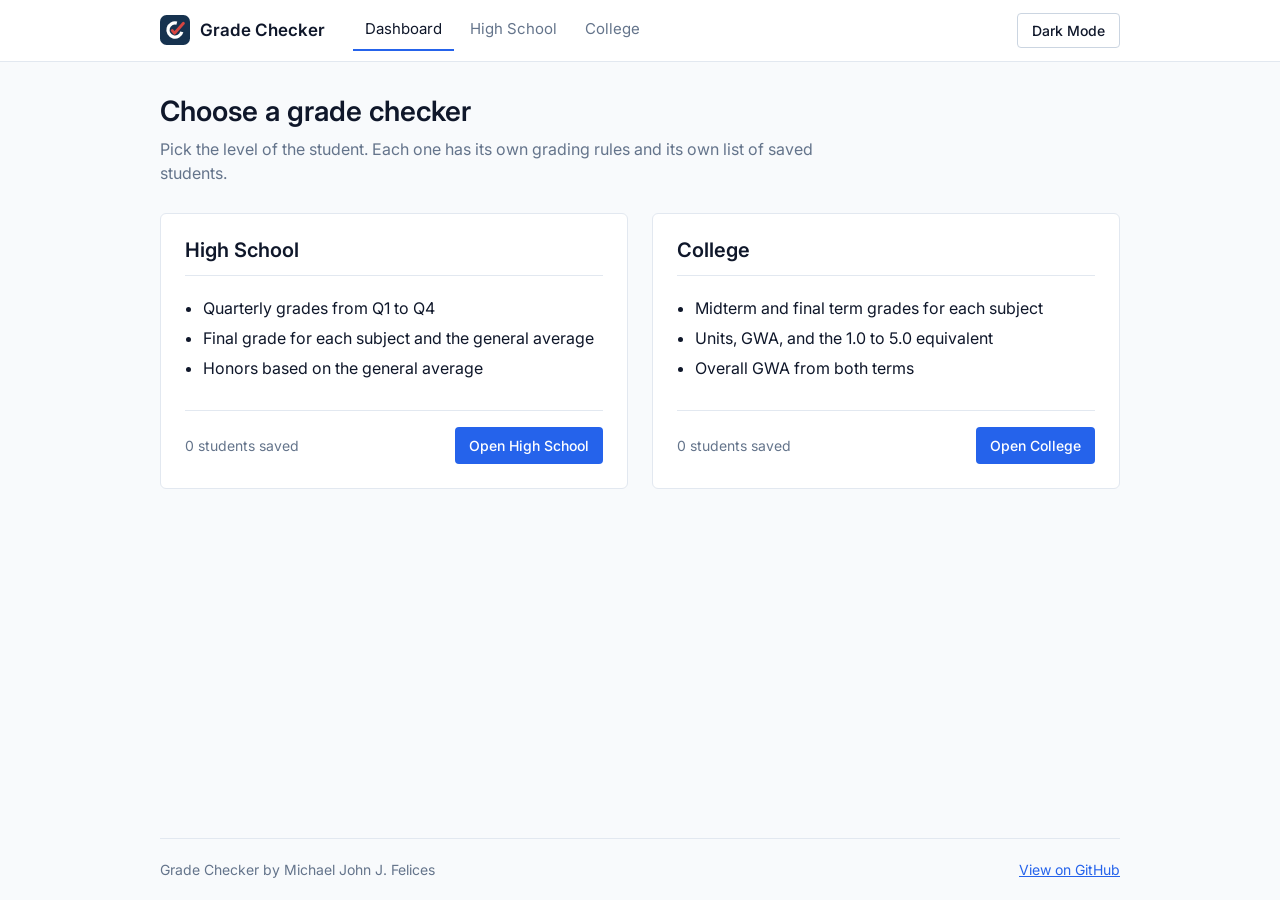
==== commit 95b58f6f: "Use Inter font" ====
--- a/index.html
+++ b/index.html
@@ -8,7 +8,7 @@
   <link rel="icon" type="image/svg+xml" href="logo.svg">
   <link rel="preconnect" href="https://fonts.googleapis.com">
   <link rel="preconnect" href="https://fonts.gstatic.com" crossorigin>
-  <link href="https://fonts.googleapis.com/css2?family=IBM+Plex+Sans:wght@400;500;600&display=swap" rel="stylesheet">
+  <link href="https://fonts.googleapis.com/css2?family=Inter:wght@400;500;600&display=swap" rel="stylesheet">
   <link rel="stylesheet" href="style.css">
   <script src="theme.js"></script>
 </head>
--- a/style.css
+++ b/style.css
@@ -2,55 +2,63 @@
 
 /* ---------- Colors ---------- */
 :root {
-  --font: "IBM Plex Sans", "Segoe UI", system-ui, -apple-system, Arial, sans-serif;
-
-  --bg: #f5f6f8;
+    --font: "Inter", Arial, sans-serif;
+
+  --bg: #f8fafc;
   --panel: #ffffff;
-  --text: #17212b;
-  --text-muted: #5a6675;
-  --border: #d8dde4;
-  --border-strong: #b7c0cb;
+  --text: #0f172a;
+  --text-muted: #64748b;
+  --border: #e2e8f0;
+  --border-strong: #cbd5e1;
   --input-bg: #ffffff;
-  --table-head: #eef1f5;
-  --row-hover: #f6f8fa;
-  --row-border: #e4e8ee;
-
-  --primary: #16324f;
+  --table-head: #f1f5f9;
+  --row-hover: #f8fafc;
+  --row-border: #e2e8f0;
+
+  --primary: #2563eb;
   --on-primary: #ffffff;
-  --primary-hover: #0f2438;
-  --link: #1f5f9e;
-  --focus: #3b82c4;
-
-  --pass: #1b7a47;
-  --pass-bg: #e8f5ed;
-  --fail: #b3322f;
-  --fail-bg: #fbeceb;
+  --primary-hover: #1d4ed8;
+  --link: #2563eb;
+  --focus: #2563eb;
+
+  --success: #16a34a;
+  --warning: #f59e0b;
+  --danger: #dc2626;
+
+  --pass: #15803d;
+  --pass-bg: #f0fdf4;
+  --fail: #b91c1c;
+  --fail-bg: #fef2f2;
 }
 
 [data-theme="dark"] {
   color-scheme: dark;
 
-  --bg: #0e141b;
-  --panel: #161e27;
-  --text: #e6ebf1;
-  --text-muted: #97a3b2;
-  --border: #2a3644;
-  --border-strong: #425265;
-  --input-bg: #1c2631;
-  --table-head: #1c2631;
-  --row-hover: #1a2430;
-  --row-border: #243040;
-
-  --primary: #6aa7e0;
-  --on-primary: #0b1620;
-  --primary-hover: #8abbea;
-  --link: #7db4e8;
-  --focus: #7db4e8;
-
-  --pass: #5fcf8e;
-  --pass-bg: #14301f;
-  --fail: #f08a85;
-  --fail-bg: #35191a;
+  --bg: #0f172a;
+  --panel: #1e293b;
+  --text: #e2e8f0;
+  --text-muted: #94a3b8;
+  --border: #334155;
+  --border-strong: #475569;
+  --input-bg: #0f172a;
+  --table-head: #273449;
+  --row-hover: #243247;
+  --row-border: #2f3d52;
+
+  --primary: #60a5fa;
+  --on-primary: #0f172a;
+  --primary-hover: #93c5fd;
+  --link: #60a5fa;
+  --focus: #60a5fa;
+
+  --success: #22c55e;
+  --warning: #fbbf24;
+  --danger: #f87171;
+
+  --pass: #4ade80;
+  --pass-bg: #123524;
+  --fail: #f87171;
+  --fail-bg: #3b1a1d;
 }
 
 /* ---------- Base ---------- */
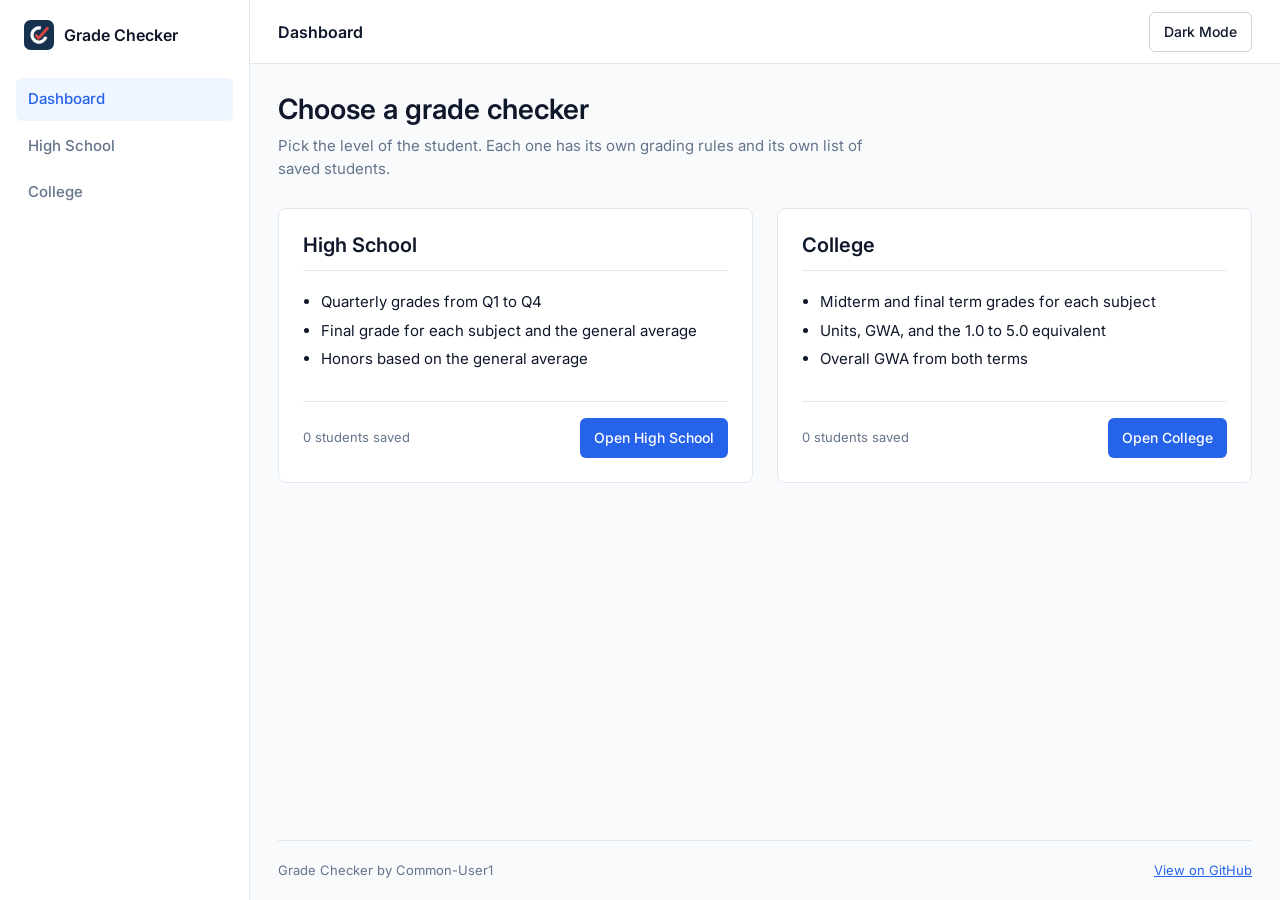
==== commit a27972c5: "Add sidebar and top navbar layout" ====
--- a/index.html
+++ b/index.html
@@ -13,8 +13,8 @@
   <script src="theme.js"></script>
 </head>
 <body class="page-home">
-  <header class="topbar">
-    <div class="topbar-inner">
+  <div class="app">
+    <aside class="sidebar">
       <a class="brand" href="index.html">
         <img src="logo.svg" alt="" class="brand-logo">
         <span>Grade Checker</span>
@@ -24,11 +24,15 @@
         <a href="highschool.html">High School</a>
         <a href="college.html">College</a>
       </nav>
-      <button id="themeBtn" class="theme-btn" type="button">Dark Mode</button>
-    </div>
-  </header>
+    </aside>
 
-  <main class="container">
+    <div class="main">
+      <header class="topbar">
+        <span class="topbar-title">Dashboard</span>
+        <button id="themeBtn" class="theme-btn" type="button">Dark Mode</button>
+      </header>
+
+<main class="container">
 
     <div class="page-head">
       <h1>Choose a grade checker</h1>
@@ -65,12 +69,14 @@
 
     </div>
 
-  </main>
+    </main>
 
-  <footer class="footer">
-    <span>Grade Checker by Michael John J. Felices</span>
-    <a href="https://github.com/Common-User1/Grade-checker" target="_blank" rel="noopener">View on GitHub</a>
-  </footer>
+      <footer class="footer">
+        <span>Grade Checker by Common-User1</span>
+        <a href="https://github.com/Common-User1/Grade-checker" target="_blank" rel="noopener">View on GitHub</a>
+      </footer>
+    </div>
+  </div>
 
   <script src="dashboard.js"></script>
 </body>
--- a/style.css
+++ b/style.css
@@ -2,7 +2,22 @@
 
 /* ---------- Colors ---------- */
 :root {
-    --font: "Inter", Arial, sans-serif;
+  --font: "Inter", Arial, sans-serif;
+
+  --fs-title: 28px;
+  --fs-section: 20px;
+  --fs-card: 16px;
+  --fs-body: 15px;
+  --fs-label: 14px;
+  --fs-label-sm: 13px;
+  --fs-small: 12px;
+  --fs-stat: 22px;
+
+  --radius-sm: 4px;
+  --radius: 6px;
+  --radius-lg: 8px;
+  --control-h: 40px;
+  --control-h-sm: 30px;
 
   --bg: #f8fafc;
   --panel: #ffffff;
@@ -20,6 +35,7 @@
   --primary-hover: #1d4ed8;
   --link: #2563eb;
   --focus: #2563eb;
+  --primary-soft: #eff6ff;
 
   --success: #16a34a;
   --warning: #f59e0b;
@@ -50,6 +66,7 @@
   --primary-hover: #93c5fd;
   --link: #60a5fa;
   --focus: #60a5fa;
+  --primary-soft: #1e3a5f;
 
   --success: #22c55e;
   --warning: #fbbf24;
@@ -69,10 +86,8 @@
 body {
   min-height: 100vh;
   margin: 0;
-  display: flex;
-  flex-direction: column;
   font-family: var(--font);
-  font-size: 16px;
+  font-size: var(--fs-body);
   line-height: 1.5;
   background-color: var(--bg);
   color: var(--text);
@@ -87,15 +102,15 @@
 }
 
 h1 {
-  font-size: 28px;
+  font-size: var(--fs-title);
 }
 
 h2 {
-  font-size: 20px;
+  font-size: var(--fs-section);
 }
 
 h3 {
-  font-size: 16px;
+  font-size: var(--fs-card);
 }
 
 a {
@@ -112,27 +127,41 @@
   --cols-phone: repeat(3, 1fr) 40px;
 }
 
-/* ---------- Top bar ---------- */
-.topbar {
+/* ---------- Layout ---------- */
+.app {
+  display: flex;
+  min-height: 100vh;
+}
+
+.main {
+  flex: 1;
+  min-width: 0;
+  display: flex;
+  flex-direction: column;
+}
+
+/* ---------- Sidebar ---------- */
+.sidebar {
+  position: sticky;
+  top: 0;
+  width: 250px;
+  height: 100vh;
+  flex-shrink: 0;
+  padding: 20px 16px;
+  display: flex;
+  flex-direction: column;
+  gap: 28px;
   background-color: var(--panel);
-  border-bottom: 1px solid var(--border);
-}
-
-.topbar-inner {
-  max-width: 1000px;
-  margin: 0 auto;
-  padding: 10px 20px;
-  display: flex;
-  align-items: center;
-  gap: 28px;
+  border-right: 1px solid var(--border);
 }
 
 .brand {
+  padding: 0 8px;
   display: flex;
   align-items: center;
   gap: 10px;
   color: var(--text);
-  font-size: 17px;
+  font-size: var(--fs-card);
   font-weight: 600;
   text-decoration: none;
 }
@@ -145,37 +174,52 @@
 
 .nav {
   display: flex;
+  flex-direction: column;
   gap: 4px;
 }
 
 .nav a {
-  padding: 8px 12px;
-  border-bottom: 2px solid transparent;
-  color: var(--text-muted);
-  font-size: 15px;
+  padding: 10px 12px;
+  border-radius: var(--radius);
+  color: var(--text-muted);
+  font-size: var(--fs-body);
+  font-weight: 500;
   text-decoration: none;
 }
 
 .nav a:hover {
   color: var(--text);
+  background-color: var(--table-head);
 }
 
 .nav a[aria-current="page"] {
-  color: var(--text);
-  border-bottom-color: var(--primary);
-}
-
-.theme-btn {
-  margin-left: auto;
+  color: var(--link);
+  background-color: var(--primary-soft);
+}
+
+/* ---------- Top navbar ---------- */
+.topbar {
+  height: 64px;
+  padding: 0 28px;
+  display: flex;
+  align-items: center;
+  justify-content: space-between;
+  background-color: var(--panel);
+  border-bottom: 1px solid var(--border);
+}
+
+.topbar-title {
+  font-size: var(--fs-card);
+  font-weight: 600;
 }
 
 /* ---------- Page layout ---------- */
 .container {
   width: 100%;
-  max-width: 1000px;
+  max-width: 1100px;
   flex: 1 0 auto;
   margin: 0 auto;
-  padding: 32px 20px 40px;
+  padding: 28px;
 }
 
 .page-head {
@@ -193,7 +237,7 @@
   padding: 24px;
   background-color: var(--panel);
   border: 1px solid var(--border);
-  border-radius: 6px;
+  border-radius: var(--radius-lg);
 }
 
 .card > h2 {
@@ -207,7 +251,7 @@
 }
 
 .footer {
-  width: min(960px, calc(100% - 40px));
+  width: min(1044px, calc(100% - 56px));
   margin: 0 auto;
   padding: 20px 0;
   display: flex;
@@ -216,14 +260,14 @@
   gap: 8px;
   border-top: 1px solid var(--border);
   color: var(--text-muted);
-  font-size: 14px;
+  font-size: var(--fs-label-sm);
 }
 
 /* ---------- Forms ---------- */
 label {
   display: block;
   margin-bottom: 6px;
-  font-size: 14px;
+  font-size: var(--fs-label);
   font-weight: 500;
 }
 
@@ -232,14 +276,35 @@
 }
 
 input,
-select {
+select,
+textarea {
+  min-height: var(--control-h);
   padding: 8px 10px;
   font-family: inherit;
-  font-size: 15px;
+  font-size: var(--fs-body);
   color: var(--text);
   background-color: var(--input-bg);
   border: 1px solid var(--border-strong);
-  border-radius: 4px;
+  border-radius: var(--radius);
+}
+
+textarea {
+  width: 100%;
+  min-height: 90px;
+  resize: vertical;
+}
+
+input:hover,
+select:hover,
+textarea:hover {
+  border-color: var(--text-muted);
+}
+
+input:disabled,
+select:disabled,
+textarea:disabled {
+  opacity: 0.5;
+  cursor: not-allowed;
 }
 
 input::placeholder {
@@ -269,6 +334,7 @@
 
 input:focus-visible,
 select:focus-visible,
+textarea:focus-visible,
 button:focus-visible,
 a:focus-visible {
   outline: 2px solid var(--focus);
@@ -287,7 +353,7 @@
 .subject-head {
   margin-bottom: 6px;
   color: var(--text-muted);
-  font-size: 13px;
+  font-size: var(--fs-label-sm);
   font-weight: 500;
 }
 
@@ -302,19 +368,25 @@
 
 /* ---------- Buttons ---------- */
 button {
+  min-height: var(--control-h);
   padding: 8px 14px;
   font-family: inherit;
-  font-size: 14px;
+  font-size: var(--fs-label);
   font-weight: 500;
   color: var(--text);
   background-color: transparent;
   border: 1px solid var(--border-strong);
-  border-radius: 4px;
+  border-radius: var(--radius);
   cursor: pointer;
 }
 
 button:hover {
-  background-color: var(--row-hover);
+  background-color: var(--table-head);
+}
+
+button:disabled {
+  opacity: 0.5;
+  cursor: not-allowed;
 }
 
 #checkBtn {
@@ -339,8 +411,8 @@
 }
 
 .remove-btn {
-  width: 40px;
-  padding: 8px 0;
+  width: var(--control-h);
+  padding: 0;
 }
 
 .remove-btn,
@@ -357,8 +429,9 @@
 
 .edit-btn,
 .delete-btn {
+  min-height: var(--control-h-sm);
   padding: 4px 10px;
-  font-size: 13px;
+  font-size: var(--fs-label-sm);
 }
 
 .actions {
@@ -373,12 +446,14 @@
 }
 
 .button-link {
-  display: inline-block;
+  min-height: var(--control-h);
   padding: 8px 14px;
+  display: inline-flex;
+  align-items: center;
   color: var(--on-primary);
   background-color: var(--primary);
-  border-radius: 4px;
-  font-size: 14px;
+  border-radius: var(--radius);
+  font-size: var(--fs-label);
   font-weight: 500;
   text-decoration: none;
 }
@@ -393,7 +468,7 @@
   padding: 14px 16px;
   border: 1px solid var(--border);
   border-left-width: 4px;
-  border-radius: 4px;
+  border-radius: var(--radius);
   line-height: 1.7;
 }
 
@@ -419,7 +494,7 @@
   margin-bottom: 20px;
   background-color: var(--border);
   border: 1px solid var(--border);
-  border-radius: 6px;
+  border-radius: var(--radius-lg);
   overflow: hidden;
 }
 
@@ -433,11 +508,11 @@
 .summary-label {
   order: -1;
   color: var(--text-muted);
-  font-size: 13px;
+  font-size: var(--fs-label-sm);
 }
 
 .summary-number {
-  font-size: 22px;
+  font-size: var(--fs-stat);
   font-weight: 600;
   overflow-wrap: anywhere;
   font-variant-numeric: tabular-nums;
@@ -468,13 +543,13 @@
   margin-bottom: 16px;
   overflow-x: auto;
   border: 1px solid var(--border);
-  border-radius: 6px;
+  border-radius: var(--radius-lg);
 }
 
 table {
   width: 100%;
   border-collapse: collapse;
-  font-size: 14px;
+  font-size: var(--fs-label);
   font-variant-numeric: tabular-nums;
 }
 
@@ -499,7 +574,7 @@
 .arrow {
   margin-left: 2px;
   color: var(--text-muted);
-  font-size: 11px;
+  font-size: var(--fs-small);
 }
 
 td {
@@ -535,8 +610,8 @@
 .badge {
   display: inline-block;
   padding: 2px 8px;
-  border-radius: 3px;
-  font-size: 13px;
+  border-radius: var(--radius-sm);
+  font-size: var(--fs-label-sm);
   font-weight: 500;
 }
 
@@ -585,23 +660,38 @@
 
 .saved-count {
   color: var(--text-muted);
-  font-size: 14px;
+  font-size: var(--fs-label-sm);
 }
 
 /* ---------- Phone ---------- */
 @media (max-width: 720px) {
-  .topbar-inner {
+  .app {
+    flex-direction: column;
+  }
+
+  .sidebar {
+    position: static;
+    width: 100%;
+    height: auto;
+    padding: 12px 14px;
+    flex-direction: row;
     flex-wrap: wrap;
+    align-items: center;
     gap: 8px 16px;
+    border-right: none;
+    border-bottom: 1px solid var(--border);
   }
 
   .nav {
-    order: 3;
+    flex-direction: row;
     flex-basis: 100%;
-  }
-
-  .nav a {
-    padding: 8px 10px;
+    overflow-x: auto;
+  }
+
+  .topbar {
+    height: auto;
+    min-height: 56px;
+    padding: 8px 14px;
   }
 
   .container {
@@ -635,7 +725,7 @@
 
   .subject-row input {
     padding: 8px 6px;
-    font-size: 14px;
+    font-size: var(--fs-label);
   }
 
   .footer {
